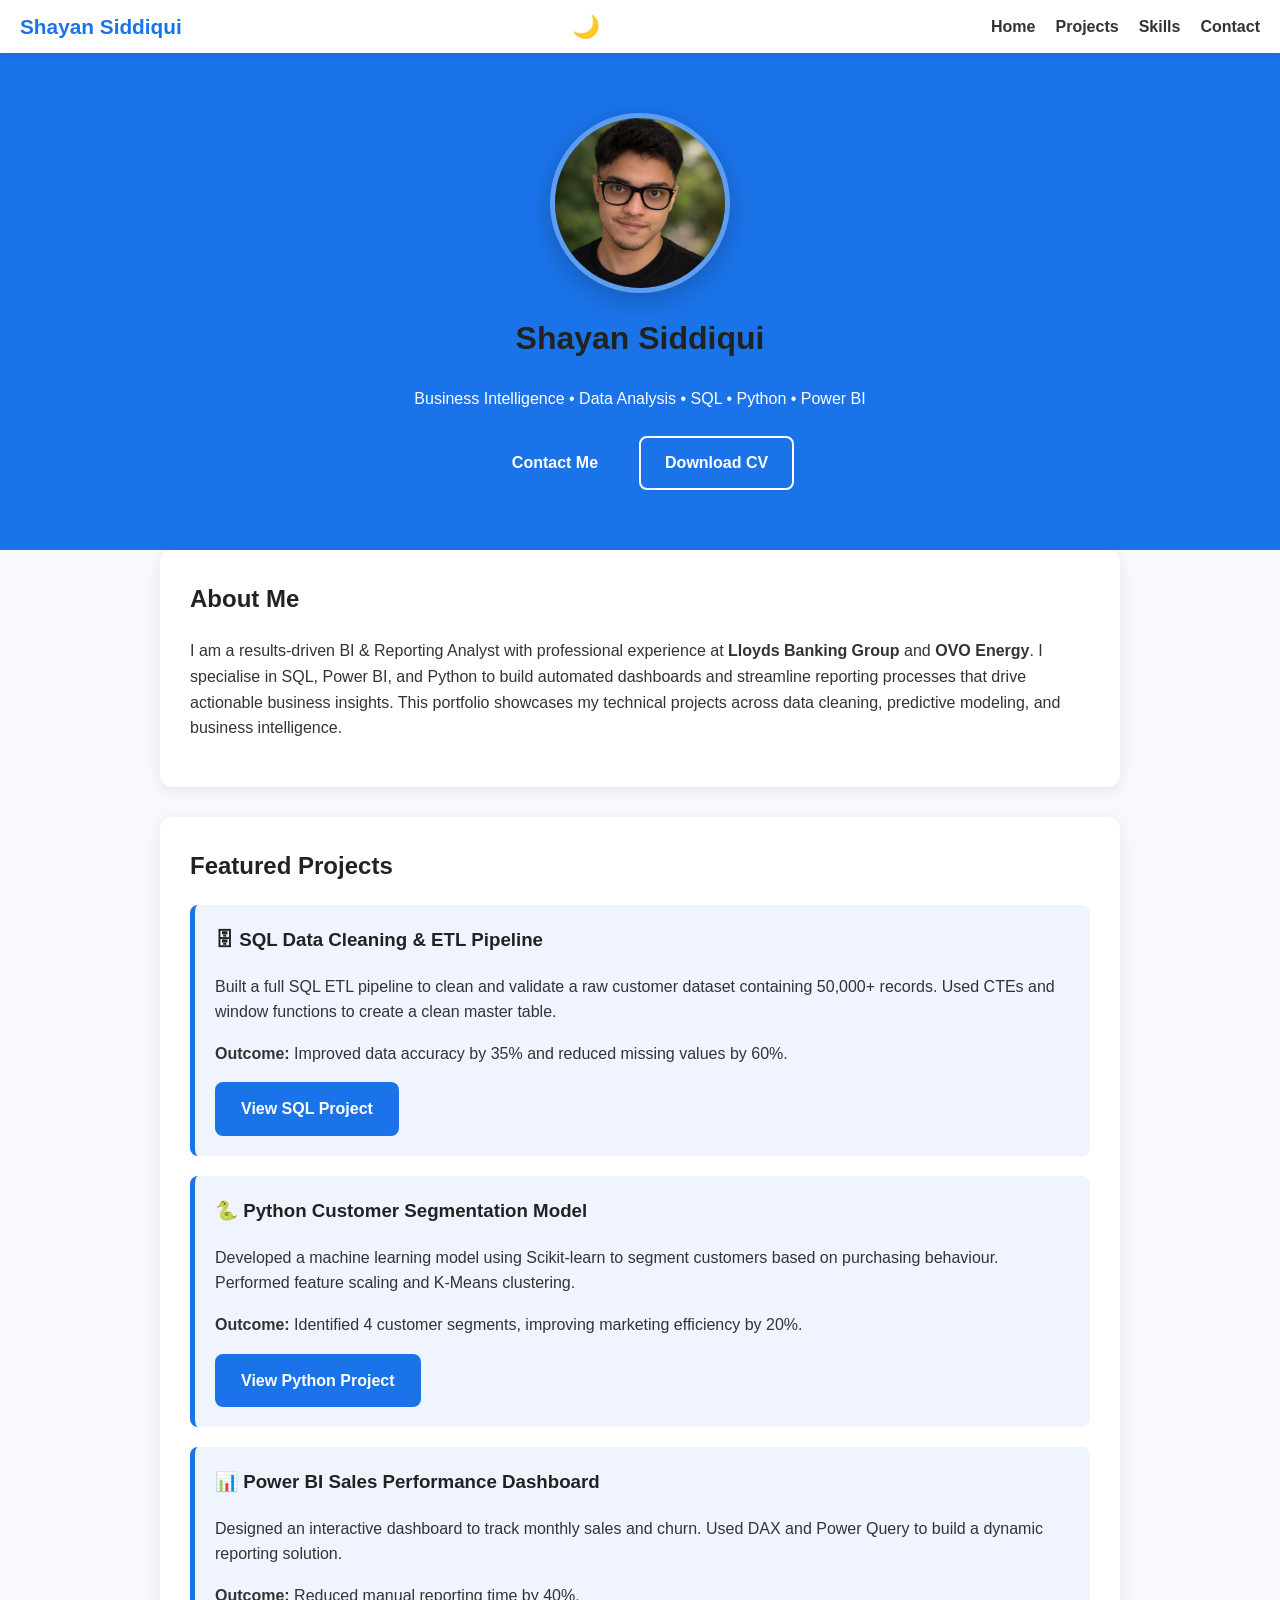
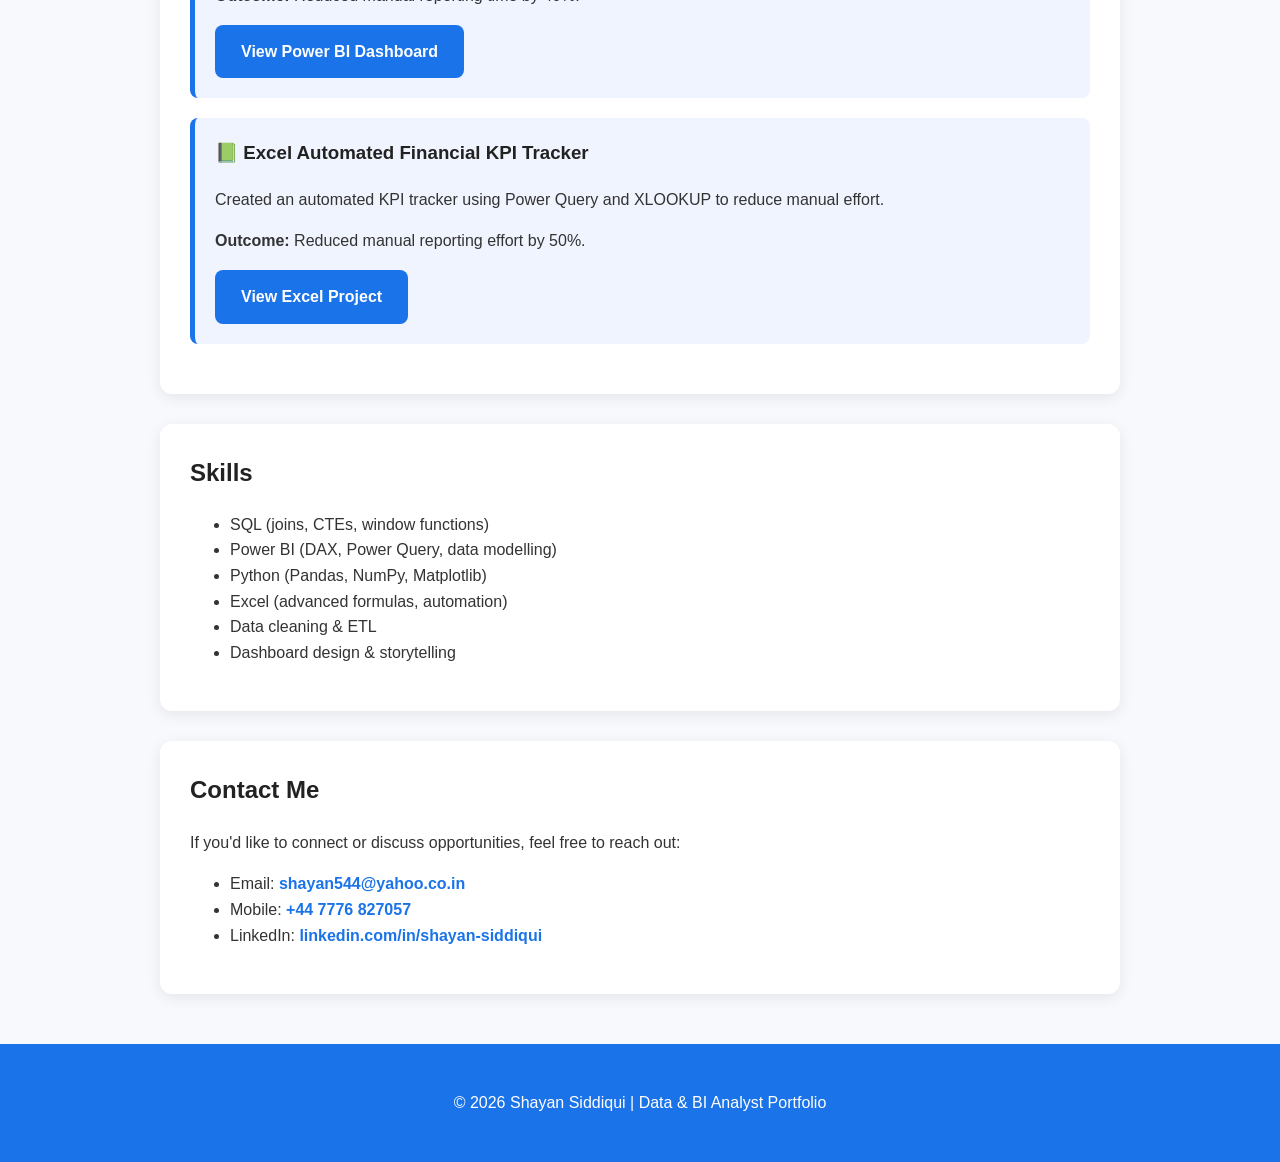
==== index.html @ 7f0421eb "Add files via upload Initial upload" ====
<!DOCTYPE html>
<html lang="en">
<head>
    <meta charset="UTF-8">
    <meta name="viewport" content="width=device-width, initial-scale=1.0">
    <title>Shayan Siddiqui | Data & BI Analyst</title>
    <link rel="stylesheet" href="style.css">
</head>

<body>

    <nav class="navbar">
        <div class="nav-left">Shayan Siddiqui</div>

        <div class="nav-controls">
            <button class="dark-toggle" id="theme-btn" onclick="toggleDarkMode()" aria-label="Toggle Dark Mode">🌙</button>
            <div class="hamburger" onclick="toggleMenu()">☰</div>
        </div>

        <ul class="nav-links" id="navLinks">
            <li><a href="index.html">Home</a></li>
            <li><a href="index.html#projects">Projects</a></li>
            <li><a href="index.html#skills">Skills</a></li>
            <li><a href="index.html#contact">Contact</a></li>
        </ul>
    </nav>

    <header>
        <div class="profile-container">
            <img src="profile.png" alt="Shayan Siddiqui" class="profile-pic">
        </div>
        <h1>Shayan Siddiqui</h1>
        <p>Business Intelligence • Data Analysis • SQL • Python • Power BI</p>
        <div class="header-buttons">
            <a href="#contact" class="btn">Contact Me</a>
<a href="ShayanCV2026.pdf" class="btn btn-outline" download>Download CV</a>        </div>
    </header>

    <section class="about">
        <h2>About Me</h2>
        <p>
            I am a results-driven BI & Reporting Analyst with professional experience at 
            <strong>Lloyds Banking Group</strong> and <strong>OVO Energy</strong>. I specialise 
            in SQL, Power BI, and Python to build automated dashboards and streamline reporting 
            processes that drive actionable business insights. This portfolio showcases my technical 
            projects across data cleaning, predictive modeling, and business intelligence.
        </p>
    </section>

    <section id="projects" class="projects">
        <h2>Featured Projects</h2>

        <div class="project-card">
            <h3>🗄 SQL Data Cleaning & ETL Pipeline</h3>
            <p>
                Built a full SQL ETL pipeline to clean and validate a raw customer dataset containing 
                50,000+ records. Used CTEs and window functions to create a clean master table.
            </p>
            <p><strong>Outcome:</strong> Improved data accuracy by 35% and reduced missing values by 60%.</p>
            <a href="sql-project.html" class="btn">View SQL Project</a>
        </div>

        <div class="project-card">
            <h3>🐍 Python Customer Segmentation Model</h3>
            <p>
                Developed a machine learning model using Scikit‑learn to segment customers based on 
                purchasing behaviour. Performed feature scaling and K-Means clustering.
            </p>
            <p><strong>Outcome:</strong> Identified 4 customer segments, improving marketing efficiency by 20%.</p>
            <a href="python-project.html" class="btn">View Python Project</a>
        </div>

        <div class="project-card">
            <h3>📊 Power BI Sales Performance Dashboard</h3>
            <p>
                Designed an interactive dashboard to track monthly sales and churn. Used DAX and 
                Power Query to build a dynamic reporting solution.
            </p>
            <p><strong>Outcome:</strong> Reduced manual reporting time by 40%.</p>
            <a href="powerbi-project.html" class="btn">View Power BI Dashboard</a>
        </div>

        <div class="project-card">
            <h3>📗 Excel Automated Financial KPI Tracker</h3>
            <p>
                Created an automated KPI tracker using Power Query and XLOOKUP to reduce manual effort.
            </p>
            <p><strong>Outcome:</strong> Reduced manual reporting effort by 50%.</p>
            <a href="excel-project.html" class="btn">View Excel Project</a>
        </div>
    </section>

    <section id="skills" class="skills">
        <h2>Skills</h2>
        <ul>
            <li>SQL (joins, CTEs, window functions)</li>
            <li>Power BI (DAX, Power Query, data modelling)</li>
            <li>Python (Pandas, NumPy, Matplotlib)</li>
            <li>Excel (advanced formulas, automation)</li>
            <li>Data cleaning & ETL</li>
            <li>Dashboard design & storytelling</li>
        </ul>
    </section>

    <section id="contact" class="contact">
        <h2>Contact Me</h2>
        <p>If you'd like to connect or discuss opportunities, feel free to reach out:</p>
        <ul>
            <li>Email: <a href="mailto:shayan544@yahoo.co.in">shayan544@yahoo.co.in</a></li>
            <li>Mobile: <a href="tel:+447776827057">+44 7776 827057</a></li>
            <li>LinkedIn: <a href="https://www.linkedin.com/in/shayan-siddiqui-67783320a" target="_blank">linkedin.com/in/shayan-siddiqui</a></li>
        </ul>
    </section>

    <footer>
        <p>© 2026 Shayan Siddiqui | Data & BI Analyst Portfolio</p>
    </footer>

    <script>
        function toggleMenu() {
            const nav = document.getElementById("navLinks");
            nav.style.display = (nav.style.display === "flex") ? "none" : "flex";
        }

        function toggleDarkMode() {
            const body = document.body;
            const themeBtn = document.getElementById("theme-btn");
            body.classList.toggle("dark-mode");
            const isDark = body.classList.contains("dark-mode");
            localStorage.setItem("portfolio-theme", isDark ? "dark" : "light");
            themeBtn.innerHTML = isDark ? "☀️" : "🌙";
        }

        window.onload = () => {
            const savedTheme = localStorage.getItem("portfolio-theme");
            const themeBtn = document.getElementById("theme-btn");
            if (savedTheme === "dark") {
                document.body.classList.add("dark-mode");
                themeBtn.innerHTML = "☀️";
            }
        };
    </script>

</body>
</html>
---- style.css ----
/* ------------------------------
   THEME VARIABLES
------------------------------ */
:root {
    --bg: #f7f9fc;
    --text: #333;
    --headings: #222;
    --nav-bg: #ffffff;
    --card-bg: #ffffff;
    --project-card-bg: #f0f4ff;
    --accent: #1a73e8;
    --accent-hover: #155fc0;
    --shadow: rgba(0, 0, 0, 0.08);
}

/* DARK MODE OVERRIDES */
body.dark-mode {
    --bg: #0d1117;
    --text: #e6edf3;
    --headings: #ffffff;
    --nav-bg: #161b22;
    --card-bg: #161b22;
    --project-card-bg: #1c2128;
    --accent: #58a6ff;
    --accent-hover: #79c0ff;
    --shadow: rgba(0, 0, 0, 0.3);
}

/* ------------------------------
   GLOBAL STYLES
------------------------------ */
body {
    font-family: 'Segoe UI', Arial, sans-serif;
    margin: 0;
    padding: 0;
    background: var(--bg);
    color: var(--text);
    line-height: 1.6;
    transition: background 0.3s ease, color 0.3s ease;
}

h1, h2, h3 {
    margin-top: 0;
    color: var(--headings);
    transition: color 0.3s ease;
}

html {
    scroll-behavior: smooth;
}

/* ------------------------------
   NAVIGATION BAR
------------------------------ */
.navbar {
    position: sticky;
    top: 0;
    z-index: 1000;
    background: var(--nav-bg);
    padding: 10px 20px;
    display: flex;
    justify-content: space-between;
    align-items: center;
    box-shadow: 0 2px 8px var(--shadow);
}

.nav-left {
    font-size: 1.3rem;
    font-weight: bold;
    color: var(--accent);
}

.nav-controls {
    display: flex;
    align-items: center;
    gap: 15px;
}

.nav-links {
    list-style: none;
    display: flex;
    gap: 20px;
    margin: 0;
    padding: 0;
}

.nav-links li a {
    text-decoration: none;
    color: var(--text);
    font-weight: 600;
    transition: color 0.2s ease;
}

.nav-links li a:hover {
    color: var(--accent);
}

.dark-toggle {
    background: none;
    border: none;
    font-size: 1.4rem;
    cursor: pointer;
    transition: transform 0.2s ease;
}

.dark-toggle:hover {
    transform: rotate(15deg) scale(1.1);
}

/* ------------------------------
   HEADER & PROFILE PIC (FIXED)
------------------------------ */
header {
    background: var(--accent);
    color: white;
    padding: 60px 20px;
    text-align: center;
    transition: background 0.3s ease;
}

.profile-container {
    margin-bottom: 20px;
    display: flex;
    justify-content: center;
}

.profile-pic {
    width: 170px; 
    height: 170px;
    border-radius: 50%;
    /* These lines fix your cropping issue */
    object-fit: cover; 
    object-position: top center; 
    border: 5px solid rgba(255, 255, 255, 0.3);
    box-shadow: 0 8px 25px rgba(0, 0, 0, 0.2);
    transition: transform 0.3s ease;
}

.profile-pic:hover {
    transform: scale(1.05);
}

.header-buttons {
    display: flex;
    justify-content: center;
    gap: 15px;
    margin-top: 25px;
    flex-wrap: wrap;
}

/* Dark mode specific header adjustments */
body.dark-mode header,
body.dark-mode footer {
    background: var(--nav-bg);
    color: var(--text);
    border-bottom: 1px solid #30363d;
    border-top: 1px solid #30363d;
}

body.dark-mode .profile-pic {
    border-color: var(--accent);
}

/* ------------------------------
   SECTIONS & CARDS
------------------------------ */
section {
    padding: 40px 20px;
    max-width: 900px;
    margin: auto;
}

.about, .projects, .contact, .skills {
    background: var(--card-bg);
    padding: 30px;
    border-radius: 12px;
    margin-bottom: 30px;
    box-shadow: 0 4px 15px var(--shadow);
}

.project-card {
    background: var(--project-card-bg);
    padding: 20px;
    border-radius: 8px;
    margin-bottom: 20px;
    border-left: 5px solid var(--accent);
    transition: transform 0.2s ease;
}

.project-card:hover {
    transform: translateY(-3px);
}

/* ------------------------------
   BUTTONS & LINKS
------------------------------ */
.btn {
    display: inline-block;
    background: var(--accent);
    color: white !important;
    padding: 12px 24px;
    border-radius: 8px;
    text-decoration: none;
    font-weight: bold;
    transition: 0.3s background ease;
    border: 2px solid transparent;
}

.btn:hover {
    background: var(--accent-hover);
}

/* Outline style for the CV button */
.btn-outline {
    background: transparent !important;
    border: 2px solid white;
    color: white !important;
}

.btn-outline:hover {
    background: rgba(255, 255, 255, 0.1) !important;
}

body.dark-mode .btn-outline {
    border-color: var(--accent);
    color: var(--accent) !important;
}

.contact a {
    color: var(--accent);
    font-weight: bold;
    text-decoration: none;
}

/* ------------------------------
   MOBILE RESPONSIVENESS
------------------------------ */
.hamburger {
    display: none;
    font-size: 1.8rem;
    cursor: pointer;
    color: var(--accent);
}

@media (max-width: 768px) {
    .nav-links {
        display: none;
        flex-direction: column;
        background: var(--nav-bg);
        position: absolute;
        top: 60px;
        right: 20px;
        width: 200px;
        padding: 15px;
        border-radius: 8px;
        box-shadow: 0 4px 12px var(--shadow);
    }
    .hamburger { display: block; }
    .header-buttons { flex-direction: column; align-items: center; }
}

footer {
    background: var(--accent);
    color: white;
    padding: 30px 20px;
    text-align: center;
    margin-top: 50px;
}
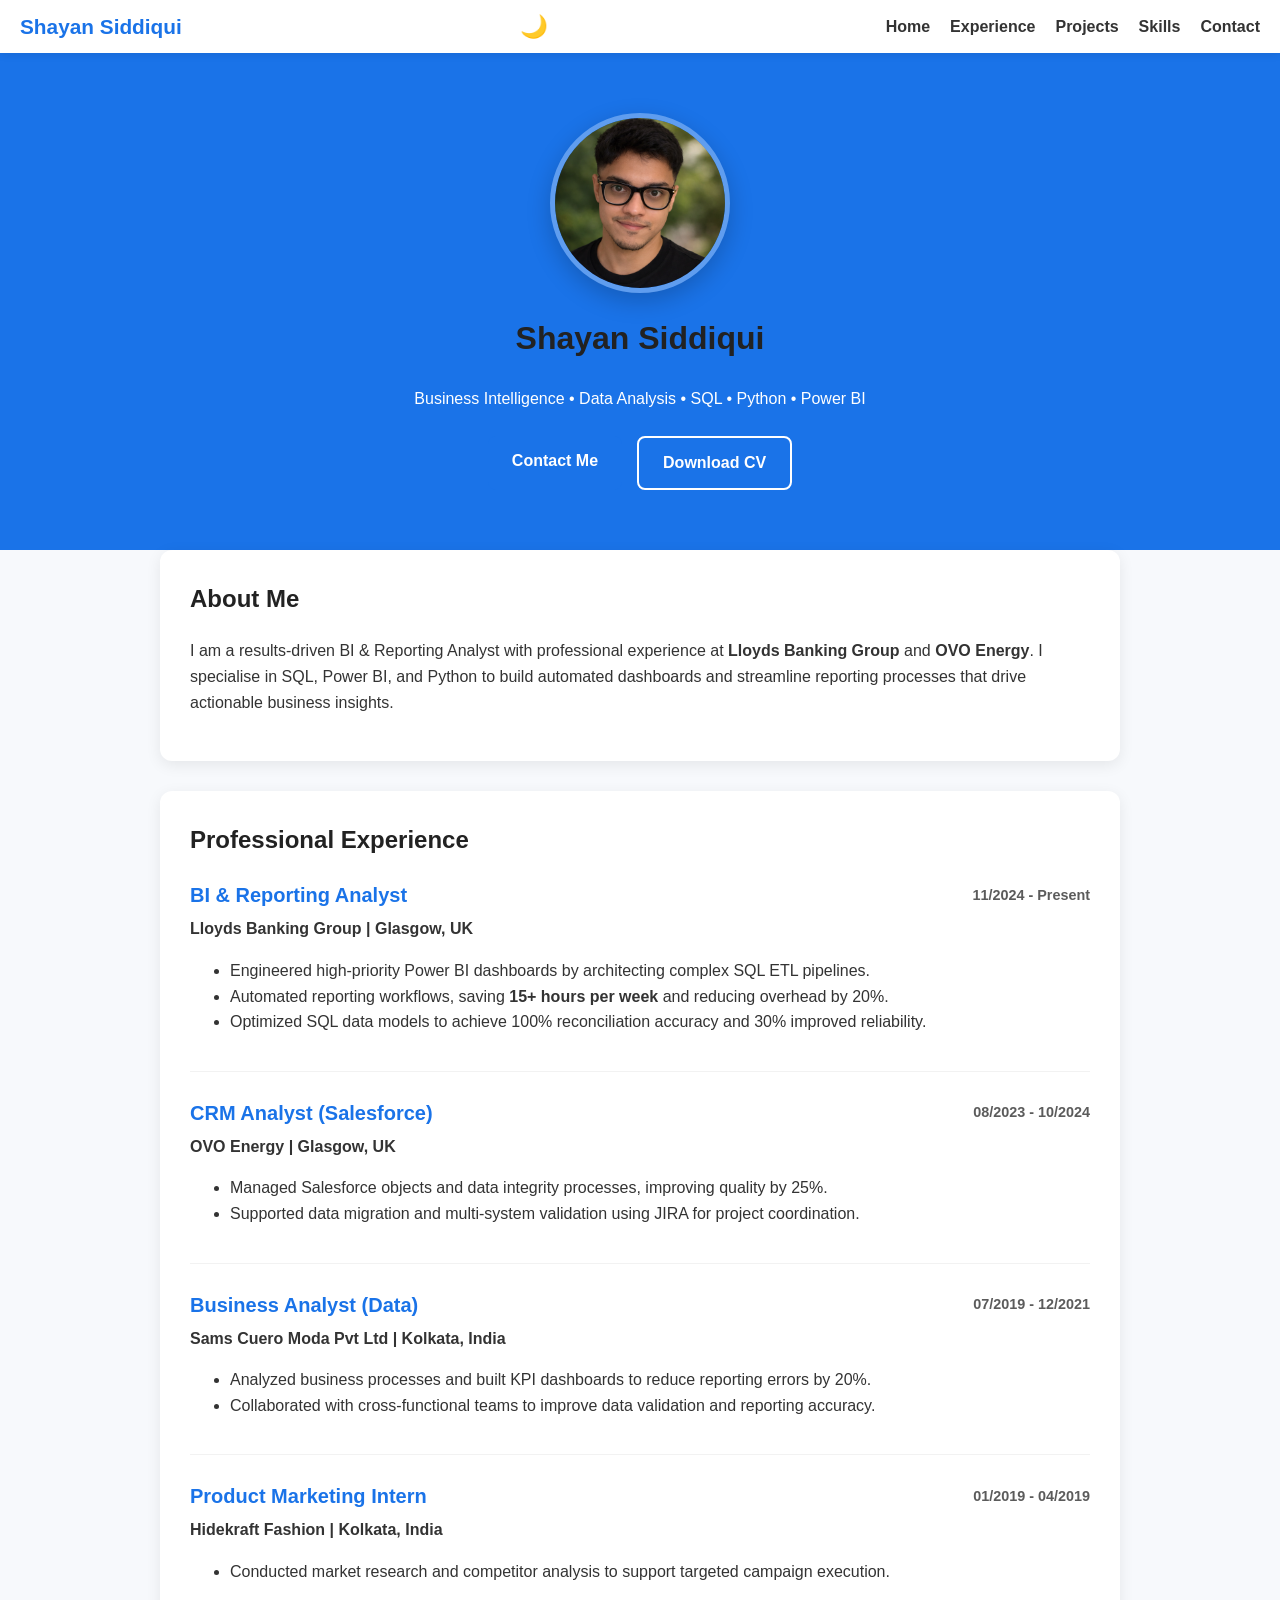
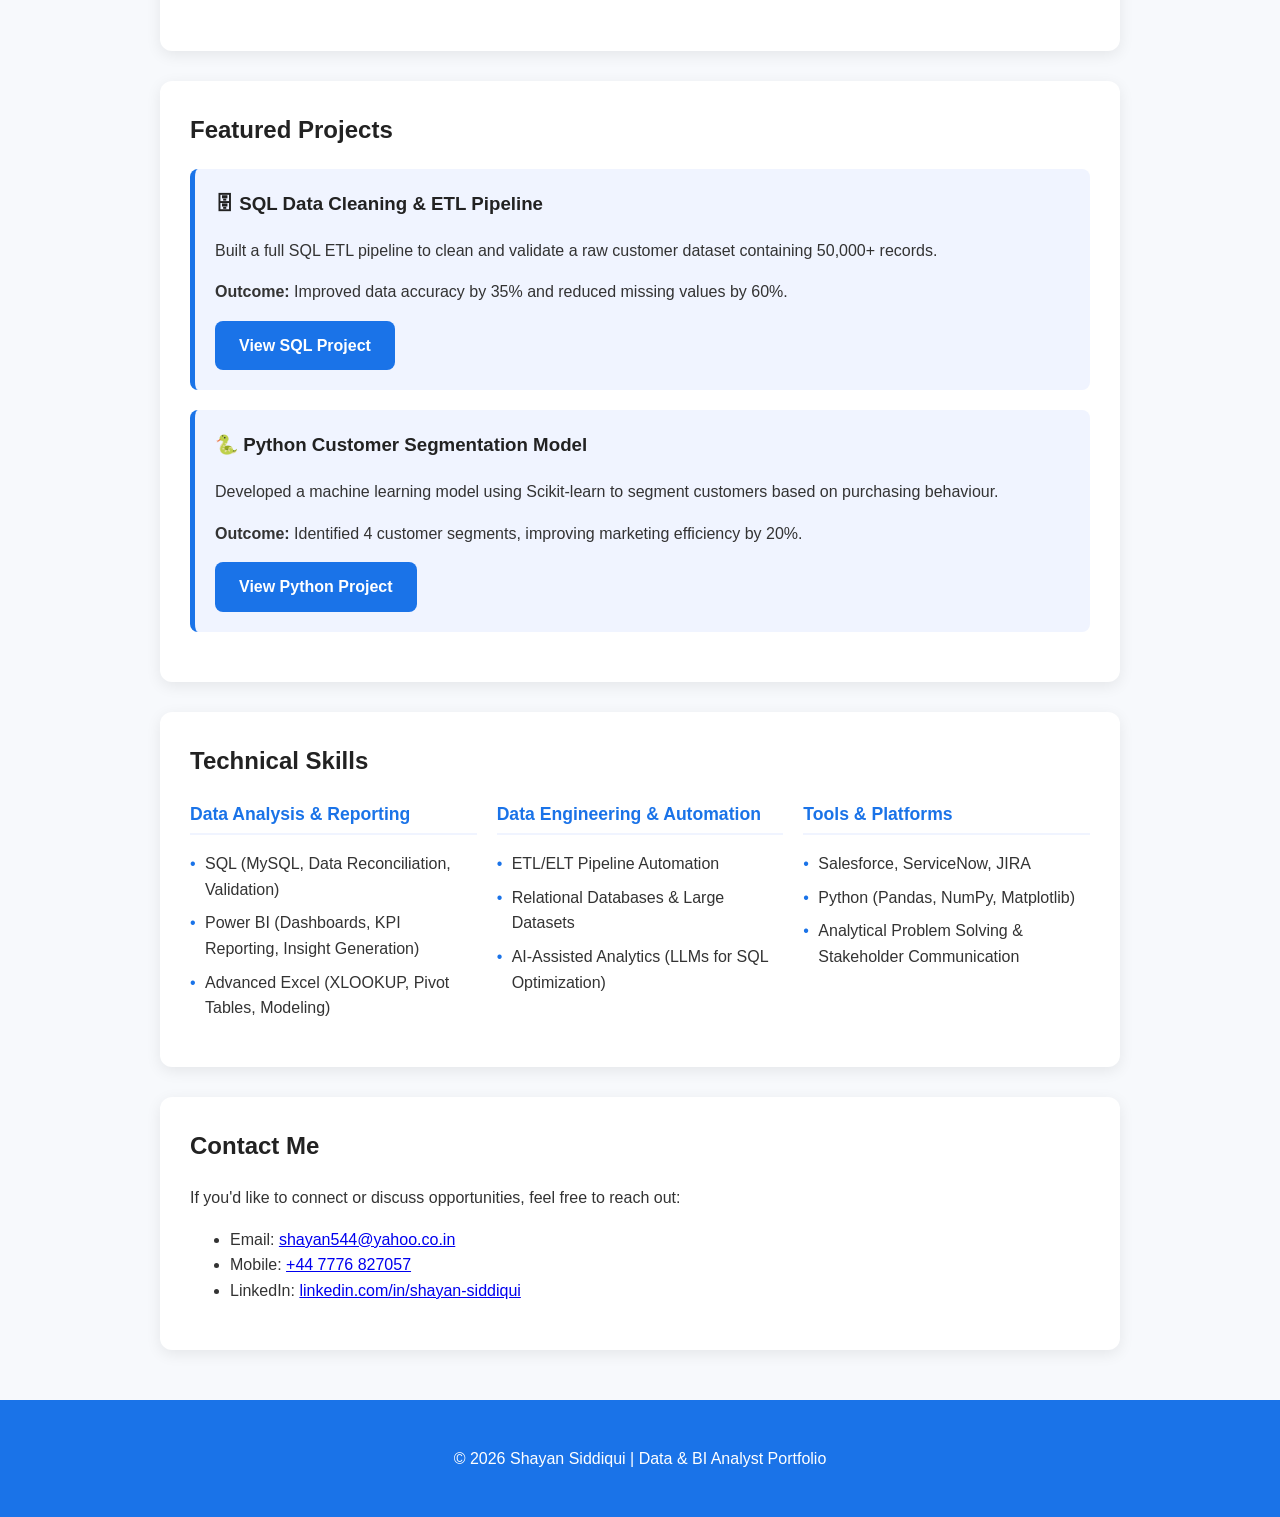
==== commit 76ffa5c3: "Add files via upload" ====
--- a/index.html
+++ b/index.html
@@ -1,4 +1,4 @@
-<!DOCTYPE html>
+<!DOC<!DOCTYPE html>
 <html lang="en">
 <head>
     <meta charset="UTF-8">
@@ -19,9 +19,10 @@
 
         <ul class="nav-links" id="navLinks">
             <li><a href="index.html">Home</a></li>
-            <li><a href="index.html#projects">Projects</a></li>
-            <li><a href="index.html#skills">Skills</a></li>
-            <li><a href="index.html#contact">Contact</a></li>
+            <li><a href="#experience">Experience</a></li>
+            <li><a href="#projects">Projects</a></li>
+            <li><a href="#skills">Skills</a></li>
+            <li><a href="#contact">Contact</a></li>
         </ul>
     </nav>
 
@@ -33,7 +34,8 @@
         <p>Business Intelligence • Data Analysis • SQL • Python • Power BI</p>
         <div class="header-buttons">
             <a href="#contact" class="btn">Contact Me</a>
-<a href="ShayanCV2026.pdf" class="btn btn-outline" download>Download CV</a>        </div>
+            <a href="ShayanCV2026.pdf" class="btn btn-outline" download>Download CV</a>
+        </div>
     </header>
 
     <section class="about">
@@ -42,9 +44,60 @@
             I am a results-driven BI & Reporting Analyst with professional experience at 
             <strong>Lloyds Banking Group</strong> and <strong>OVO Energy</strong>. I specialise 
             in SQL, Power BI, and Python to build automated dashboards and streamline reporting 
-            processes that drive actionable business insights. This portfolio showcases my technical 
-            projects across data cleaning, predictive modeling, and business intelligence.
+            processes that drive actionable business insights.
         </p>
+    </section>
+
+    <section id="experience" class="experience">
+        <h2>Professional Experience</h2>
+
+        <div class="exp-item">
+            <div class="exp-header">
+                <h3>BI & Reporting Analyst</h3>
+                <span class="exp-date">11/2024 - Present</span>
+            </div>
+            <p class="exp-company">Lloyds Banking Group | Glasgow, UK</p>
+            <ul>
+                <li>Engineered high-priority Power BI dashboards by architecting complex SQL ETL pipelines.</li>
+                <li>Automated reporting workflows, saving <strong>15+ hours per week</strong> and reducing overhead by 20%.</li>
+                <li>Optimized SQL data models to achieve 100% reconciliation accuracy and 30% improved reliability.</li>
+            </ul>
+        </div>
+
+        <div class="exp-item">
+            <div class="exp-header">
+                <h3>CRM Analyst (Salesforce)</h3>
+                <span class="exp-date">08/2023 - 10/2024</span>
+            </div>
+            <p class="exp-company">OVO Energy | Glasgow, UK</p>
+            <ul>
+                <li>Managed Salesforce objects and data integrity processes, improving quality by 25%.</li>
+                <li>Supported data migration and multi-system validation using JIRA for project coordination.</li>
+            </ul>
+        </div>
+
+        <div class="exp-item">
+            <div class="exp-header">
+                <h3>Business Analyst (Data)</h3>
+                <span class="exp-date">07/2019 - 12/2021</span>
+            </div>
+            <p class="exp-company">Sams Cuero Moda Pvt Ltd | Kolkata, India</p>
+            <ul>
+                <li>Analyzed business processes and built KPI dashboards to reduce reporting errors by 20%.</li>
+                <li>Collaborated with cross-functional teams to improve data validation and reporting accuracy.</li>
+            </ul>
+        </div>
+
+        <div class="exp-item">
+            <div class="exp-header">
+                <h3>Product Marketing Intern</h3>
+                <span class="exp-date">01/2019 - 04/2019</span>
+            </div>
+            <p class="exp-company">Hidekraft Fashion | Kolkata, India</p>
+            <ul>
+                <li>Conducted market research and competitor analysis to support targeted campaign execution.</li>
+            </ul>
+        </div>
     </section>
 
     <section id="projects" class="projects">
@@ -52,54 +105,47 @@
 
         <div class="project-card">
             <h3>🗄 SQL Data Cleaning & ETL Pipeline</h3>
-            <p>
-                Built a full SQL ETL pipeline to clean and validate a raw customer dataset containing 
-                50,000+ records. Used CTEs and window functions to create a clean master table.
-            </p>
+            <p>Built a full SQL ETL pipeline to clean and validate a raw customer dataset containing 50,000+ records.</p>
             <p><strong>Outcome:</strong> Improved data accuracy by 35% and reduced missing values by 60%.</p>
             <a href="sql-project.html" class="btn">View SQL Project</a>
         </div>
 
         <div class="project-card">
             <h3>🐍 Python Customer Segmentation Model</h3>
-            <p>
-                Developed a machine learning model using Scikit‑learn to segment customers based on 
-                purchasing behaviour. Performed feature scaling and K-Means clustering.
-            </p>
+            <p>Developed a machine learning model using Scikit‑learn to segment customers based on purchasing behaviour.</p>
             <p><strong>Outcome:</strong> Identified 4 customer segments, improving marketing efficiency by 20%.</p>
             <a href="python-project.html" class="btn">View Python Project</a>
-        </div>
-
-        <div class="project-card">
-            <h3>📊 Power BI Sales Performance Dashboard</h3>
-            <p>
-                Designed an interactive dashboard to track monthly sales and churn. Used DAX and 
-                Power Query to build a dynamic reporting solution.
-            </p>
-            <p><strong>Outcome:</strong> Reduced manual reporting time by 40%.</p>
-            <a href="powerbi-project.html" class="btn">View Power BI Dashboard</a>
-        </div>
-
-        <div class="project-card">
-            <h3>📗 Excel Automated Financial KPI Tracker</h3>
-            <p>
-                Created an automated KPI tracker using Power Query and XLOOKUP to reduce manual effort.
-            </p>
-            <p><strong>Outcome:</strong> Reduced manual reporting effort by 50%.</p>
-            <a href="excel-project.html" class="btn">View Excel Project</a>
         </div>
     </section>
 
     <section id="skills" class="skills">
-        <h2>Skills</h2>
-        <ul>
-            <li>SQL (joins, CTEs, window functions)</li>
-            <li>Power BI (DAX, Power Query, data modelling)</li>
-            <li>Python (Pandas, NumPy, Matplotlib)</li>
-            <li>Excel (advanced formulas, automation)</li>
-            <li>Data cleaning & ETL</li>
-            <li>Dashboard design & storytelling</li>
-        </ul>
+        <h2>Technical Skills</h2>
+        <div class="skills-grid">
+            <div class="skill-category">
+                <h3>Data Analysis & Reporting</h3>
+                <ul>
+                    <li>SQL (MySQL, Data Reconciliation, Validation)</li>
+                    <li>Power BI (Dashboards, KPI Reporting, Insight Generation)</li>
+                    <li>Advanced Excel (XLOOKUP, Pivot Tables, Modeling)</li>
+                </ul>
+            </div>
+            <div class="skill-category">
+                <h3>Data Engineering & Automation</h3>
+                <ul>
+                    <li>ETL/ELT Pipeline Automation</li>
+                    <li>Relational Databases & Large Datasets</li>
+                    <li>AI-Assisted Analytics (LLMs for SQL Optimization)</li>
+                </ul>
+            </div>
+            <div class="skill-category">
+                <h3>Tools & Platforms</h3>
+                <ul>
+                    <li>Salesforce, ServiceNow, JIRA</li>
+                    <li>Python (Pandas, NumPy, Matplotlib)</li>
+                    <li>Analytical Problem Solving & Stakeholder Communication</li>
+                </ul>
+            </div>
+        </div>
     </section>
 
     <section id="contact" class="contact">
@@ -142,6 +188,4 @@
     </script>
 
 </body>
-</html>
-
-
+</html>
--- a/style.css
+++ b/style.css
@@ -103,12 +103,8 @@
     transition: transform 0.2s ease;
 }
 
-.dark-toggle:hover {
-    transform: rotate(15deg) scale(1.1);
-}
-
-/* ------------------------------
-   HEADER & PROFILE PIC (FIXED)
+/* ------------------------------
+   HEADER & PROFILE PIC
 ------------------------------ */
 header {
     background: var(--accent);
@@ -128,9 +124,8 @@
     width: 170px; 
     height: 170px;
     border-radius: 50%;
-    /* These lines fix your cropping issue */
     object-fit: cover; 
-    object-position: top center; 
+    object-position: top center; /* Prevents hair from being cut off */
     border: 5px solid rgba(255, 255, 255, 0.3);
     box-shadow: 0 8px 25px rgba(0, 0, 0, 0.2);
     transition: transform 0.3s ease;
@@ -148,7 +143,7 @@
     flex-wrap: wrap;
 }
 
-/* Dark mode specific header adjustments */
+/* Dark mode specific adjustments */
 body.dark-mode header,
 body.dark-mode footer {
     background: var(--nav-bg);
@@ -162,7 +157,89 @@
 }
 
 /* ------------------------------
-   SECTIONS & CARDS
+   EXPERIENCE SECTION
+------------------------------ */
+.experience {
+    background: var(--card-bg);
+    padding: 30px;
+    border-radius: 12px;
+    margin-bottom: 30px;
+    box-shadow: 0 4px 15px var(--shadow);
+}
+
+.exp-item {
+    margin-bottom: 25px;
+    padding-bottom: 20px;
+    border-bottom: 1px solid rgba(0, 0, 0, 0.05);
+}
+
+.exp-item:last-child {
+    border-bottom: none;
+    margin-bottom: 0;
+}
+
+.exp-header {
+    display: flex;
+    justify-content: space-between;
+    align-items: center;
+    flex-wrap: wrap;
+}
+
+.exp-header h3 {
+    margin: 0;
+    color: var(--accent);
+    font-size: 1.25rem;
+}
+
+.exp-date {
+    font-weight: 600;
+    font-size: 0.9rem;
+    opacity: 0.8;
+}
+
+.exp-company {
+    font-weight: bold;
+    margin: 5px 0 10px 0;
+}
+
+/* ------------------------------
+   SKILLS GRID
+------------------------------ */
+.skills-grid {
+    display: grid;
+    grid-template-columns: repeat(auto-fit, minmax(250px, 1fr));
+    gap: 20px;
+    margin-top: 20px;
+}
+
+.skill-category h3 {
+    font-size: 1.1rem;
+    color: var(--accent);
+    margin-bottom: 10px;
+    border-bottom: 2px solid var(--project-card-bg);
+    padding-bottom: 5px;
+}
+
+.skill-category ul {
+    list-style: none;
+    padding: 0;
+}
+
+.skill-category li {
+    margin-bottom: 8px;
+    padding-left: 15px;
+    position: relative;
+}
+
+.skill-category li::before {
+    content: "•";
+    color: var(--accent);
+    position: absolute;
+    left: 0;
+}
+
+/* ------------------------------
+   PROJECT CARDS & SECTIONS
 ------------------------------ */
 section {
     padding: 40px 20px;
@@ -192,7 +269,7 @@
 }
 
 /* ------------------------------
-   BUTTONS & LINKS
+   BUTTONS
 ------------------------------ */
 .btn {
     display: inline-block;
@@ -203,14 +280,12 @@
     text-decoration: none;
     font-weight: bold;
     transition: 0.3s background ease;
-    border: 2px solid transparent;
 }
 
 .btn:hover {
     background: var(--accent-hover);
 }
 
-/* Outline style for the CV button */
 .btn-outline {
     background: transparent !important;
     border: 2px solid white;
@@ -226,15 +301,17 @@
     color: var(--accent) !important;
 }
 
-.contact a {
-    color: var(--accent);
-    font-weight: bold;
-    text-decoration: none;
-}
-
-/* ------------------------------
-   MOBILE RESPONSIVENESS
------------------------------- */
+/* ------------------------------
+   FOOTER & MOBILE
+------------------------------ */
+footer {
+    background: var(--accent);
+    color: white;
+    padding: 30px 20px;
+    text-align: center;
+    margin-top: 50px;
+}
+
 .hamburger {
     display: none;
     font-size: 1.8rem;
@@ -257,15 +334,7 @@
     }
     .hamburger { display: block; }
     .header-buttons { flex-direction: column; align-items: center; }
-}
-
-footer {
-    background: var(--accent);
-    color: white;
-    padding: 30px 20px;
-    text-align: center;
-    margin-top: 50px;
-}
-
-
-
+    .exp-header { flex-direction: column; align-items: flex-start; }
+}
+
+
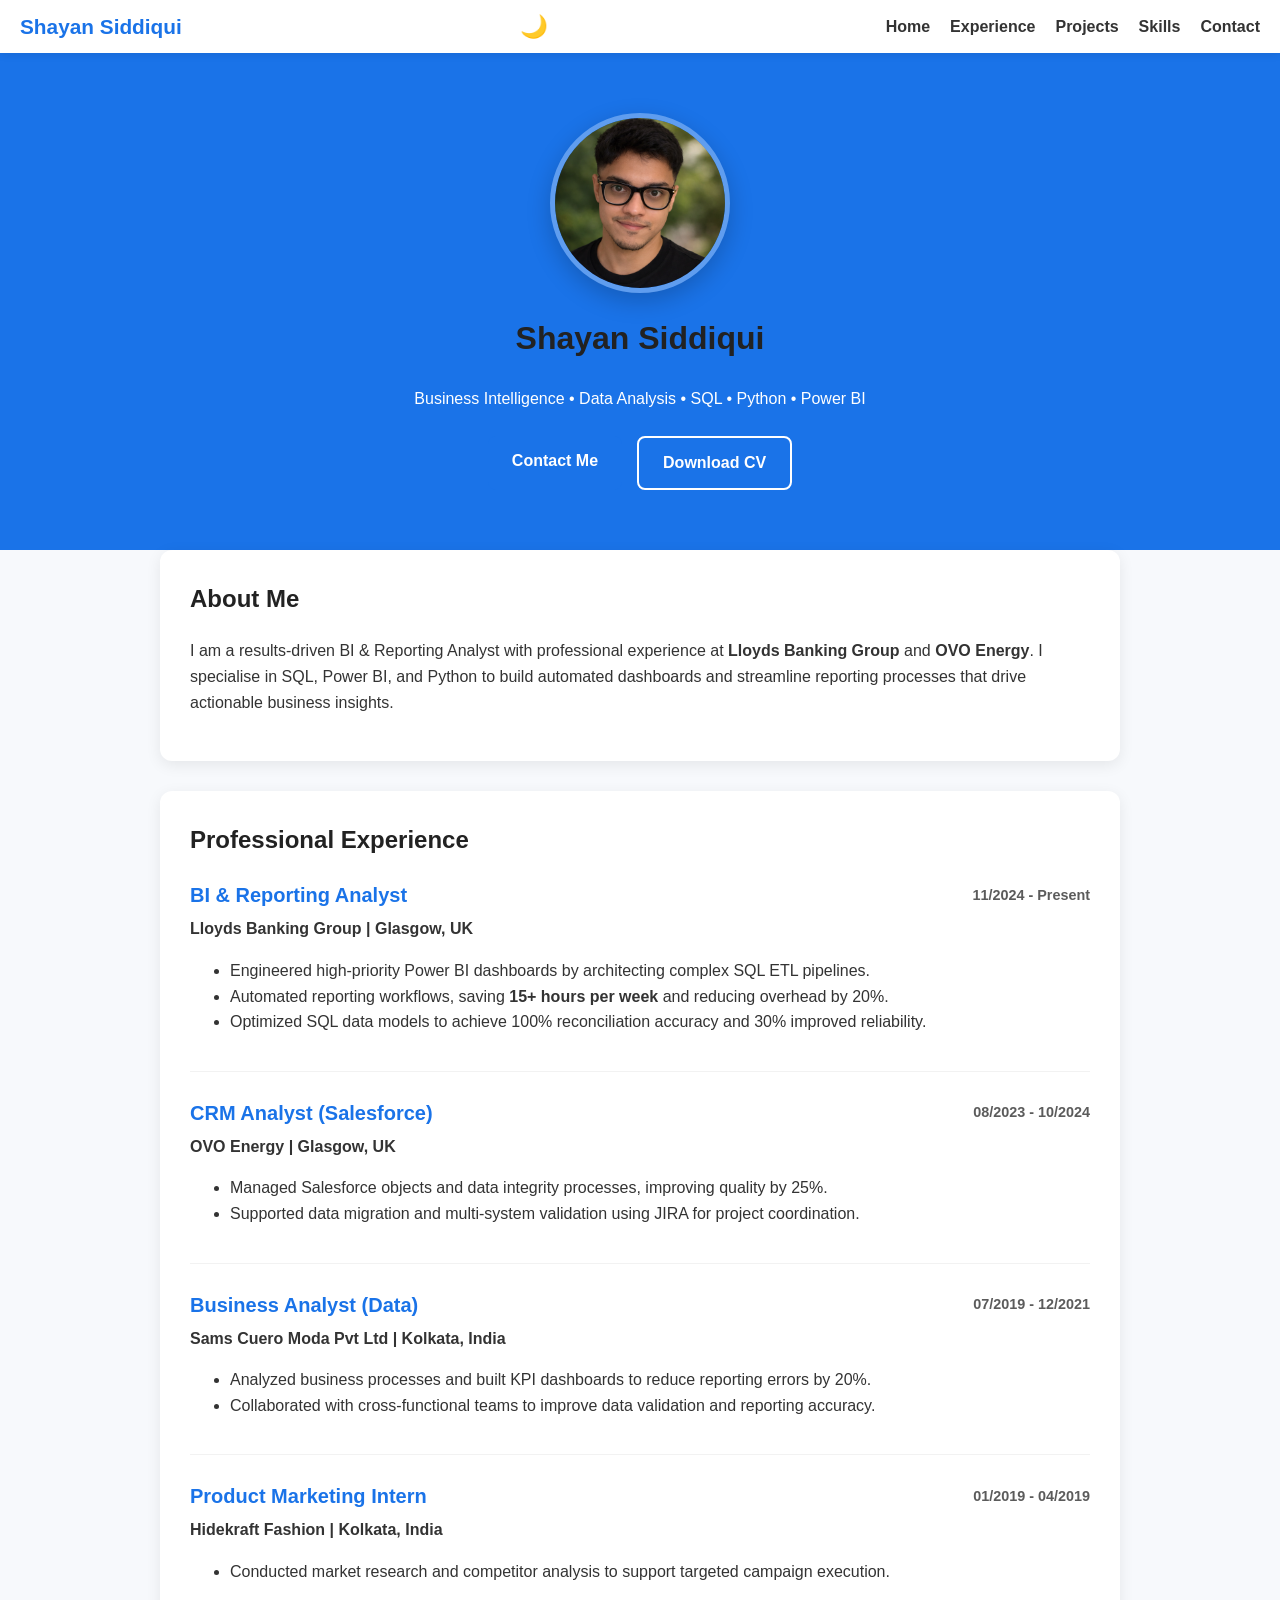
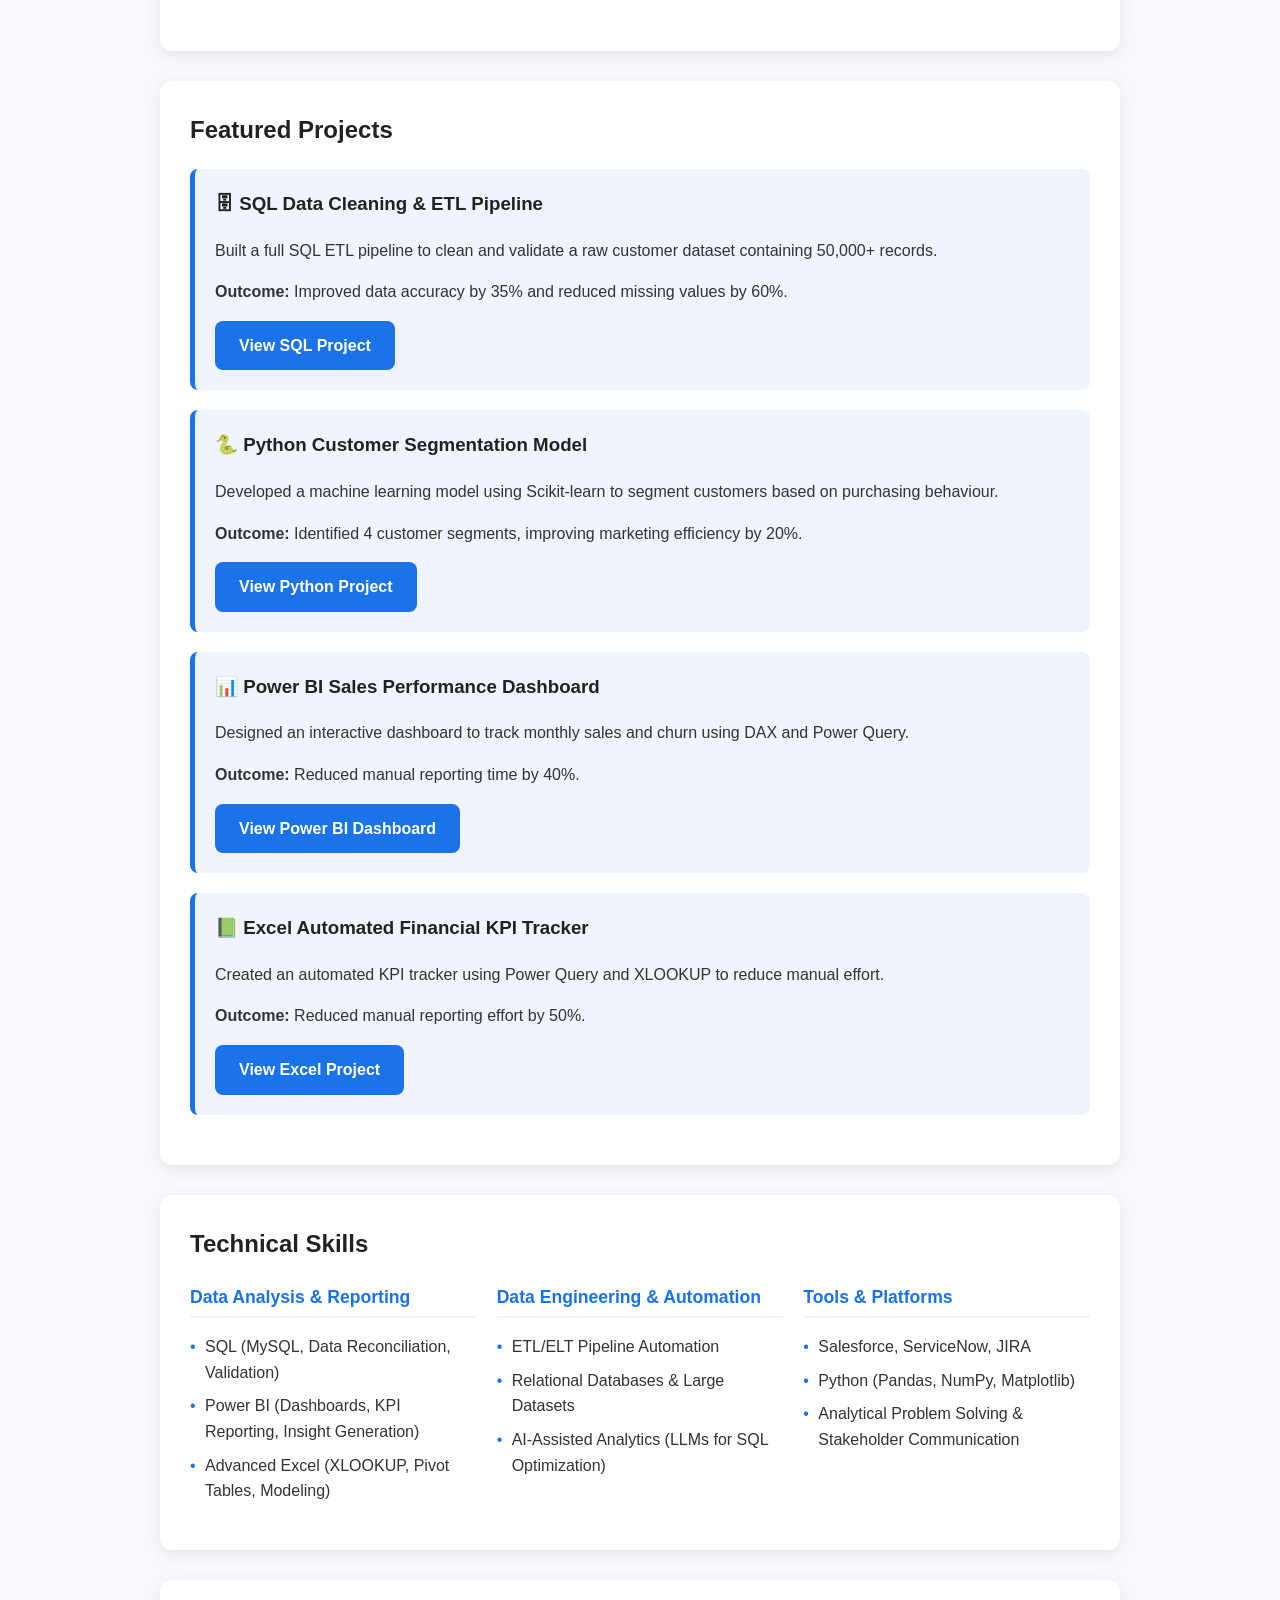
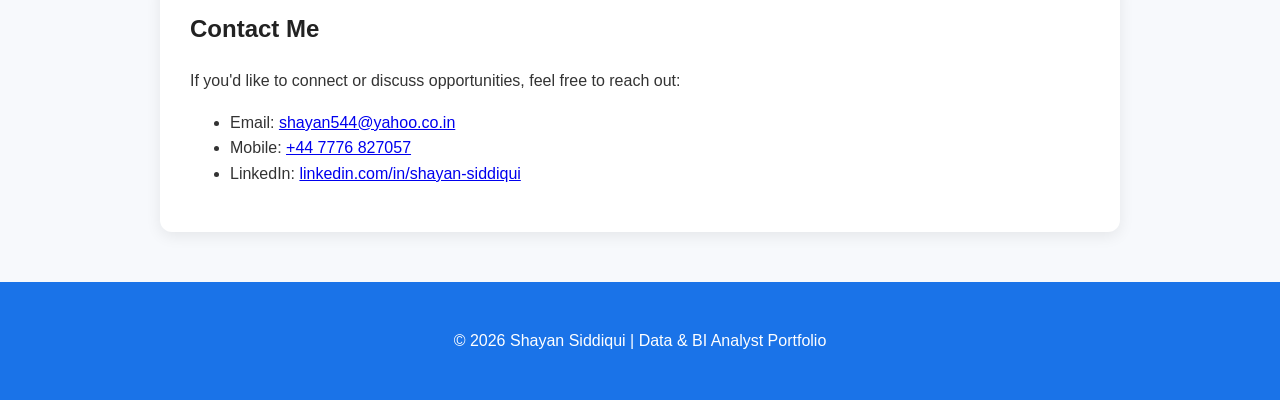
==== commit 19531842: "Add files via upload" ====
--- a/index.html
+++ b/index.html
@@ -1,4 +1,4 @@
-<!DOC<!DOCTYPE html>
+<!DOCTYPE html>
 <html lang="en">
 <head>
     <meta charset="UTF-8">
@@ -115,6 +115,20 @@
             <p>Developed a machine learning model using Scikit‑learn to segment customers based on purchasing behaviour.</p>
             <p><strong>Outcome:</strong> Identified 4 customer segments, improving marketing efficiency by 20%.</p>
             <a href="python-project.html" class="btn">View Python Project</a>
+        </div>
+
+        <div class="project-card">
+            <h3>📊 Power BI Sales Performance Dashboard</h3>
+            <p>Designed an interactive dashboard to track monthly sales and churn using DAX and Power Query.</p>
+            <p><strong>Outcome:</strong> Reduced manual reporting time by 40%.</p>
+            <a href="powerbi-project.html" class="btn">View Power BI Dashboard</a>
+        </div>
+
+        <div class="project-card">
+            <h3>📗 Excel Automated Financial KPI Tracker</h3>
+            <p>Created an automated KPI tracker using Power Query and XLOOKUP to reduce manual effort.</p>
+            <p><strong>Outcome:</strong> Reduced manual reporting effort by 50%.</p>
+            <a href="excel-project.html" class="btn">View Excel Project</a>
         </div>
     </section>
 
